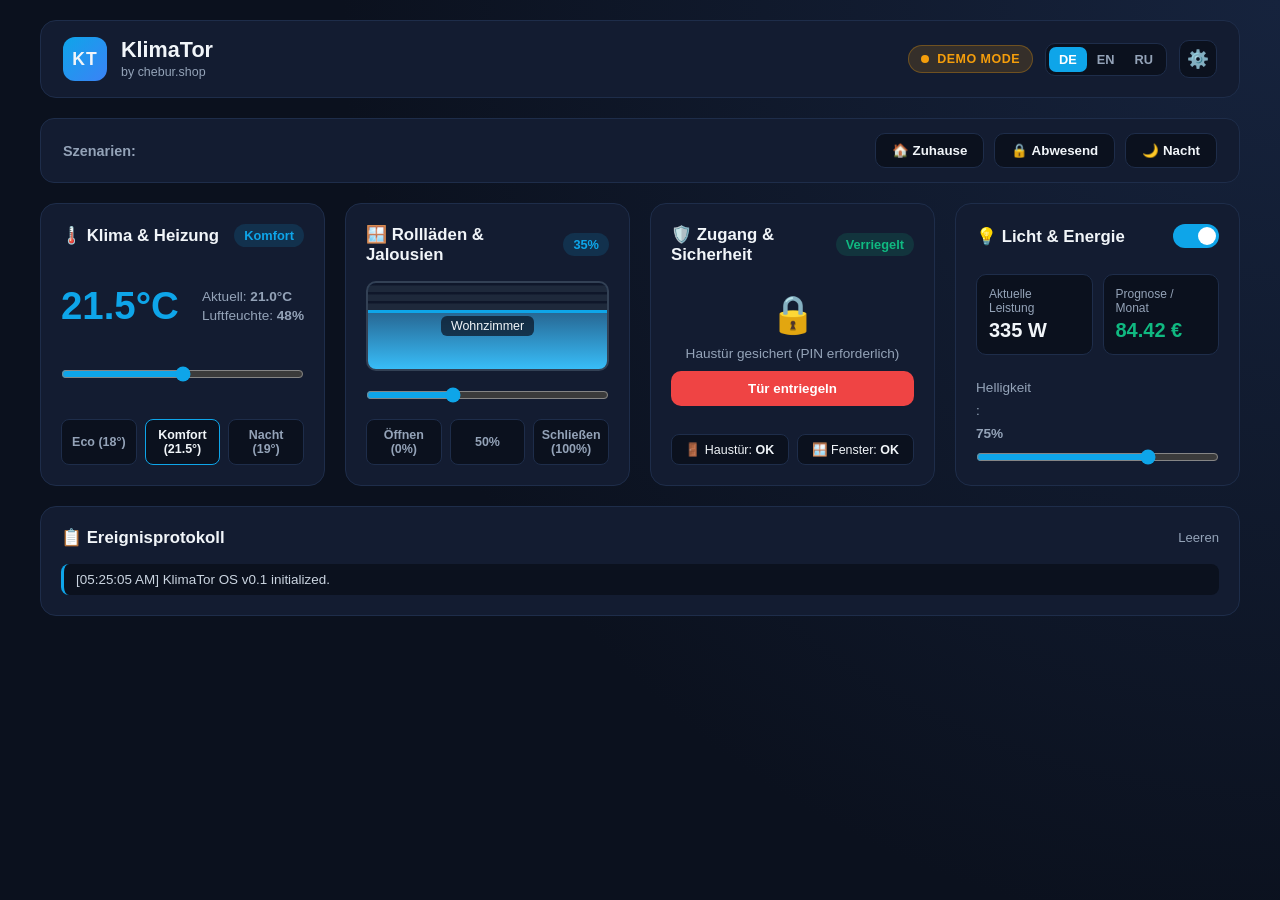
==== panel.html @ 58907fa1 "Rename index.html to panel.html" ====
<!DOCTYPE html>
<html lang="de">
<head>
  <meta charset="UTF-8" />
  <meta name="viewport" content="width=device-width, initial-scale=1.0" />
  <title>KlimaTor — Smart Home Control Panel</title>
  <link rel="manifest" href="manifest.json" />
  <link rel="stylesheet" href="css/style.css" />
</head>
<body>
  <div class="app-container">
    <!-- HEADER -->
    <header class="topbar">
      <div class="brand">
        <div class="logo-badge">KT</div>
        <div>
          <h1 id="brandTitle">KlimaTor</h1>
          <span class="subtitle">by chebur.shop</span>
        </div>
      </div>

      <div class="topbar-controls">
        <div id="connectionBadge" class="status-badge demo">
          <span class="dot"></span>
          <span id="connectionText">DEMO MODE</span>
        </div>

        <div class="lang-switch">
          <button class="lang-btn active" data-lang="de">DE</button>
          <button class="lang-btn" data-lang="en">EN</button>
          <button class="lang-btn" data-lang="ru">RU</button>
        </div>

        <button id="openSettingsBtn" class="icon-btn" title="Settings">⚙️</button>
      </div>
    </header>

    <!-- SCENARIOS -->
    <section class="scenarios-bar">
      <span class="section-label" data-i18n="scenarios">Szenarien:</span>
      <div class="scenario-buttons">
        <button class="scenario-btn" data-scene="home">🏠 <span data-i18n="sceneHome">Zuhause</span></button>
        <button class="scenario-btn" data-scene="away">🔒 <span data-i18n="sceneAway">Abwesend</span></button>
        <button class="scenario-btn" data-scene="night">🌙 <span data-i18n="sceneNight">Nacht</span></button>
      </div>
    </section>

    <!-- MAIN DASHBOARD GRID -->
    <main class="dashboard-grid">
      <!-- 1. CLIMATE & HEATING -->
      <article class="card">
        <div class="card-header">
          <h2>🌡️ <span data-i18n="climateTitle">Klima & Heizung</span></h2>
          <span class="badge-pill" id="climateModeLabel">Komfort</span>
        </div>

        <div class="climate-readout">
          <div class="big-temp"><span id="targetTemp">21.5</span>°C</div>
          <div class="sub-metrics">
            <div><span data-i18n="currentTemp">Aktuell</span>: <strong id="currentTemp">21.0°C</strong></div>
            <div><span data-i18n="humidity">Luftfeuchte</span>: <strong id="humidityVal">48%</strong></div>
          </div>
        </div>

        <input type="range" id="tempSlider" min="15" max="28" step="0.5" value="21.5" class="slider" />

        <div class="mode-group">
          <button class="mode-btn" data-hmode="eco">Eco (18°)</button>
          <button class="mode-btn active" data-hmode="comfort">Komfort (21.5°)</button>
          <button class="mode-btn" data-hmode="night">Nacht (19°)</button>
        </div>
      </article>

      <!-- 2. BLINDS / SHUTTERS -->
      <article class="card">
        <div class="card-header">
          <h2>🪟 <span data-i18n="blindsTitle">Rollläden & Jalousien</span></h2>
          <span class="badge-pill"><span id="blindPercent">35</span>%</span>
        </div>

        <div class="blind-visual">
          <div class="window-frame">
            <div class="blind-curtain" id="blindCurtain" style="height: 35%;"></div>
            <span class="window-label" data-i18n="livingRoom">Wohnzimmer</span>
          </div>
        </div>

        <input type="range" id="blindSlider" min="0" max="100" step="5" value="35" class="slider" />

        <div class="mode-group">
          <button class="mode-btn" id="blindOpenBtn" data-i18n="open">Öffnen (0%)</button>
          <button class="mode-btn" id="blindHalfBtn">50%</button>
          <button class="mode-btn" id="blindCloseBtn" data-i18n="close">Schließen (100%)</button>
        </div>
      </article>

      <!-- 3. ACCESS & SECURITY -->
      <article class="card">
        <div class="card-header">
          <h2>🛡️ <span data-i18n="securityTitle">Zugang & Sicherheit</span></h2>
          <span class="badge-pill secure" id="lockStatusBadge" data-i18n="locked">Verriegelt</span>
        </div>

        <div class="security-box">
          <div class="lock-icon" id="lockIcon">🔒</div>
          <p class="lock-desc" id="lockDesc" data-i18n="lockProtected">Haustür gesichert (PIN erforderlich)</p>
          <button id="toggleLockBtn" class="primary-btn danger" data-i18n="unlockBtn">Tür entriegeln</button>
        </div>

        <div class="sensors-row">
          <div class="sensor-chip">🚪 <span data-i18n="frontDoor">Haustür</span>: <strong id="doorSensor">OK</strong></div>
          <div class="sensor-chip">🪟 <span data-i18n="bedroomWin">Fenster</span>: <strong id="winSensor">OK</strong></div>
        </div>
      </article>

      <!-- 4. LIGHTS & ENERGY -->
      <article class="card">
        <div class="card-header">
          <h2>💡 <span data-i18n="energyTitle">Licht & Energie</span></h2>
          <label class="switch">
            <input type="checkbox" id="lightToggle" checked />
            <span class="switch-slider"></span>
          </label>
        </div>

        <div class="energy-metrics">
          <div class="metric-box">
            <span class="metric-label" data-i18n="livePower">Aktuelle Leistung</span>
            <strong class="metric-val" id="powerWatts">340 W</strong>
          </div>
          <div class="metric-box">
            <span class="metric-label" data-i18n="estMonth">Prognose / Monat</span>
            <strong class="metric-val accent" id="monthlyEuro">85.68 €</strong>
          </div>
        </div>

        <div class="dimmer-row">
          <span data-i18n="brightness">Helligkeit</span>: <strong id="dimmerVal">75%</strong>
          <input type="range" id="dimmerSlider" min="10" max="100" step="5" value="75" class="slider" />
        </div>
      </article>
    </main>

    <!-- EVENT LOG -->
    <section class="card log-card">
      <div class="card-header">
        <h2>📋 <span data-i18n="eventLog">Ereignisprotokoll</span></h2>
        <button id="clearLogBtn" class="text-btn" data-i18n="clear">Leeren</button>
      </div>
      <ul id="eventLogList" class="log-list"></ul>
    </section>
  </div>

  <!-- MODAL: SETTINGS (MODE & GATEWAY) -->
  <div id="settingsModal" class="modal hidden">
    <div class="modal-content">
      <div class="modal-header">
        <h3 data-i18n="settingsTitle">System- & Gateway-Einstellungen</h3>
        <button class="close-modal" data-close="settingsModal">✕</button>
      </div>

      <div class="form-group">
        <label data-i18n="projectName">Objekt- / Markenname</label>
        <input type="text" id="cfgBrandName" value="KlimaTor" />
      </div>

      <div class="form-group">
        <label data-i18n="opMode">Betriebsmodus</label>
        <select id="cfgMode">
          <option value="demo">Demo / Simulation (Showcase)</option>
          <option value="local">Local Gateway (Home Assistant REST API)</option>
          <option value="cloud">Cloud Bridge (WSS / Hetzner VPS)</option>
        </select>
      </div>

      <div id="gatewayFields" class="gateway-fields hidden">
        <div class="form-group">
          <label>Gateway URL (IP / Domain)</label>
          <input type="text" id="cfgUrl" placeholder="http://192.168.1.50:8123" />
        </div>
        <div class="form-group">
          <label>API Token / Auth Key</label>
          <input type="password" id="cfgToken" placeholder="Bearer token..." />
        </div>
      </div>

      <div class="form-group">
        <label data-i18n="tariffLabel">Strompreis (€ / kWh)</label>
        <input type="number" id="cfgTariff" step="0.01" value="0.35" />
      </div>

      <div class="modal-actions">
        <button id="saveSettingsBtn" class="primary-btn" data-i18n="save">Speichern</button>
      </div>
    </div>
  </div>

  <!-- MODAL: PIN FOR DOOR LOCK -->
  <div id="pinModal" class="modal hidden">
    <div class="modal-content small">
      <div class="modal-header">
        <h3 data-i18n="enterPin">Sicherheits-PIN eingeben</h3>
        <button class="close-modal" data-close="pinModal">✕</button>
      </div>
      <p class="hint-text" data-i18n="pinHint">Standard-Demo-PIN: 1234</p>
      <input type="password" id="pinInput" maxlength="6" placeholder="••••" class="pin-input" />
      <p id="pinError" class="error-text hidden" data-i18n="wrongPin">Falscher PIN-Code!</p>
      <div class="modal-actions">
        <button id="confirmPinBtn" class="primary-btn" data-i18n="confirm">Bestätigen</button>
      </div>
    </div>
  </div>

  <script src="js/i18n.js"></script>
  <script src="js/config.js"></script>
  <script src="js/driver.js"></script>
  <script src="js/app.js"></script>
</body>
</html>
---- css/style.css ----
:root {
  --bg: #0b111e;
  --card: #131c31;
  --card-border: #1e2d4a;
  --text: #f1f5f9;
  --muted: #94a3b8;
  --accent: #0ea5e9;
  --accent-hover: #0284c7;
  --success: #10b981;
  --danger: #ef4444;
  --warning: #f59e0b;
}

* { box-sizing: border-box; margin: 0; padding: 0; }

body {
  font-family: -apple-system, BlinkMacSystemFont, "Segoe UI", Roboto, sans-serif;
  background: radial-gradient(circle at top right, #16233d, var(--bg) 60%);
  color: var(--text);
  min-height: 100vh;
  padding: 20px;
}

.app-container {
  max-width: 1200px;
  margin: 0 auto;
  display: flex;
  flex-direction: column;
  gap: 20px;
}

/* TOPBAR */
.topbar {
  display: flex;
  justify-content: space-between;
  align-items: center;
  flex-wrap: wrap;
  gap: 15px;
  background: var(--card);
  border: 1px solid var(--card-border);
  padding: 16px 22px;
  border-radius: 16px;
}

.brand { display: flex; align-items: center; gap: 14px; }
.logo-badge {
  width: 44px; height: 44px;
  background: linear-gradient(135deg, var(--accent), #3b82f6);
  border-radius: 12px;
  display: grid; place-items: center;
  font-weight: 800; font-size: 1.1rem; letter-spacing: 1px;
}
.brand h1 { font-size: 1.35rem; line-height: 1.1; }
.subtitle { font-size: 0.78rem; color: var(--muted); }

.topbar-controls { display: flex; align-items: center; gap: 12px; }

.status-badge {
  display: flex; align-items: center; gap: 8px;
  padding: 6px 12px; border-radius: 20px;
  font-size: 0.78rem; font-weight: 700; letter-spacing: 0.5px;
  background: rgba(245, 158, 11, 0.15); color: var(--warning);
  border: 1px solid rgba(245, 158, 11, 0.3);
}
.status-badge.online {
  background: rgba(16, 185, 129, 0.15); color: var(--success);
  border-color: rgba(16, 185, 129, 0.3);
}
.status-badge .dot {
  width: 8px; height: 8px; border-radius: 50%; background: currentColor;
}

.lang-switch {
  display: flex; background: #0b111e; padding: 3px; border-radius: 10px;
  border: 1px solid var(--card-border);
}
.lang-btn {
  background: none; border: none; color: var(--muted);
  padding: 5px 10px; border-radius: 7px; cursor: pointer; font-weight: 600; font-size: 0.8rem;
}
.lang-btn.active { background: var(--accent); color: #fff; }

.icon-btn {
  background: #0b111e; border: 1px solid var(--card-border);
  color: var(--text); width: 38px; height: 38px; border-radius: 10px;
  cursor: pointer; font-size: 1.1rem;
}
.icon-btn:hover { border-color: var(--accent); }

/* SCENARIOS */
.scenarios-bar {
  display: flex; align-items: center; justify-content: space-between;
  flex-wrap: wrap; gap: 12px;
  background: var(--card); border: 1px solid var(--card-border);
  padding: 14px 22px; border-radius: 14px;
}
.section-label { color: var(--muted); font-weight: 600; font-size: 0.9rem; }
.scenario-buttons { display: flex; gap: 10px; flex-wrap: wrap; }
.scenario-btn {
  background: #0b111e; border: 1px solid var(--card-border);
  color: var(--text); padding: 9px 16px; border-radius: 10px;
  cursor: pointer; font-weight: 600; transition: 0.2s;
}
.scenario-btn:hover { border-color: var(--accent); transform: translateY(-1px); }

/* GRID & CARDS */
.dashboard-grid {
  display: grid;
  grid-template-columns: repeat(auto-fit, minmax(270px, 1fr));
  gap: 20px;
}

.card {
  background: var(--card);
  border: 1px solid var(--card-border);
  border-radius: 16px;
  padding: 20px;
  display: flex;
  flex-direction: column;
  justify-content: space-between;
  gap: 16px;
}

.card-header { display: flex; justify-content: space-between; align-items: center; }
.card-header h2 { font-size: 1.05rem; font-weight: 600; }

.badge-pill {
  background: rgba(14, 165, 233, 0.15);
  color: var(--accent);
  padding: 4px 10px; border-radius: 12px; font-size: 0.8rem; font-weight: 700;
}
.badge-pill.secure { background: rgba(16, 185, 129, 0.15); color: var(--success); }
.badge-pill.unlocked { background: rgba(239, 68, 68, 0.15); color: var(--danger); }

/* CLIMATE */
.climate-readout { display: flex; justify-content: space-between; align-items: center; }
.big-temp { font-size: 2.4rem; font-weight: 800; color: var(--accent); }
.sub-metrics { font-size: 0.85rem; color: var(--muted); display: flex; flex-direction: column; gap: 4px; }

.slider { width: 100%; accent-color: var(--accent); cursor: pointer; }

.mode-group { display: grid; grid-template-columns: repeat(3, 1fr); gap: 8px; }
.mode-btn {
  background: #0b111e; border: 1px solid var(--card-border);
  color: var(--muted); padding: 8px 6px; border-radius: 8px;
  cursor: pointer; font-size: 0.78rem; font-weight: 600;
}
.mode-btn.active, .mode-btn:hover {
  border-color: var(--accent); color: var(--text);
}

/* BLINDS */
.blind-visual { display: flex; justify-content: center; }
.window-frame {
  width: 100%; height: 90px;
  background: linear-gradient(180deg, #1e3a5f 0%, #38bdf8 100%);
  border: 2px solid #334155; border-radius: 10px;
  position: relative; overflow: hidden;
  display: grid; place-items: center;
}
.blind-curtain {
  position: absolute; top: 0; left: 0; right: 0;
  background: repeating-linear-gradient(
    0deg, #1e293b, #1e293b 6px, #0f172a 7px, #0f172a 9px
  );
  transition: height 0.35s ease;
  border-bottom: 3px solid var(--accent);
}
.window-label {
  position: relative; z-index: 2;
  background: rgba(11, 17, 30, 0.7); padding: 3px 10px;
  border-radius: 6px; font-size: 0.78rem;
}

/* SECURITY */
.security-box {
  text-align: center; display: flex; flex-direction: column; align-items: center; gap: 10px;
}
.lock-icon { font-size: 2.3rem; }
.lock-desc { font-size: 0.85rem; color: var(--muted); }
.sensors-row { display: flex; gap: 8px; justify-content: space-between; }
.sensor-chip {
  flex: 1; background: #0b111e; border: 1px solid var(--card-border);
  padding: 7px 10px; border-radius: 8px; font-size: 0.78rem; text-align: center;
}

/* ENERGY & SWITCH */
.energy-metrics { display: grid; grid-template-columns: 1fr 1fr; gap: 10px; }
.metric-box {
  background: #0b111e; border: 1px solid var(--card-border);
  padding: 12px; border-radius: 10px; display: flex; flex-direction: column; gap: 4px;
}
.metric-label { font-size: 0.75rem; color: var(--muted); }
.metric-val { font-size: 1.25rem; }
.metric-val.accent { color: var(--success); }
.dimmer-row { display: flex; flex-direction: column; gap: 8px; font-size: 0.85rem; color: var(--muted); }

.switch { position: relative; display: inline-block; width: 46px; height: 24px; }
.switch input { opacity: 0; width: 0; height: 0; }
.switch-slider {
  position: absolute; cursor: pointer; inset: 0;
  background-color: #334155; transition: .3s; border-radius: 24px;
}
.switch-slider:before {
  position: absolute; content: ""; height: 18px; width: 18px;
  left: 3px; bottom: 3px; background-color: white; transition: .3s; border-radius: 50%;
}
input:checked + .switch-slider { background-color: var(--accent); }
input:checked + .switch-slider:before { transform: translateX(22px); }

/* BUTTONS */
.primary-btn {
  background: var(--accent); color: #fff; border: none;
  padding: 10px 18px; border-radius: 10px; font-weight: 700; cursor: pointer; width: 100%;
}
.primary-btn:hover { background: var(--accent-hover); }
.primary-btn.danger { background: var(--danger); }
.text-btn { background: none; border: none; color: var(--muted); cursor: pointer; font-size: 0.82rem; }
.text-btn:hover { color: var(--text); }

/* LOG */
.log-list {
  list-style: none; max-height: 150px; overflow-y: auto;
  display: flex; flex-direction: column; gap: 6px; font-size: 0.84rem;
}
.log-list li {
  background: #0b111e; padding: 8px 12px; border-radius: 8px;
  border-left: 3px solid var(--accent); color: #cbd5e1;
}

/* MODALS */
.modal {
  position: fixed; inset: 0; background: rgba(0, 0, 0, 0.72);
  display: grid; place-items: center; z-index: 100; padding: 16px;
}
.modal.hidden, .hidden { display: none !important; }
.modal-content {
  background: var(--card); border: 1px solid var(--card-border);
  border-radius: 16px; padding: 24px; width: 100%; max-width: 440px;
  display: flex; flex-direction: column; gap: 16px;
}
.modal-content.small { max-width: 340px; text-align: center; }
.modal-header { display: flex; justify-content: space-between; align-items: center; }
.close-modal { background: none; border: none; color: var(--muted); font-size: 1.2rem; cursor: pointer; }

.form-group { display: flex; flex-direction: column; gap: 6px; text-align: left; }
.form-group label { font-size: 0.82rem; color: var(--muted); }
.form-group input, .form-group select, .pin-input {
  background: #0b111e; border: 1px solid var(--card-border);
  color: var(--text); padding: 10px 12px; border-radius: 10px; font-size: 0.95rem;
}
.pin-input { text-align: center; font-size: 1.4rem; letter-spacing: 6px; }
.hint-text { font-size: 0.8rem; color: var(--muted); }
.error-text { font-size: 0.82rem; color: var(--danger); font-weight: 600; }
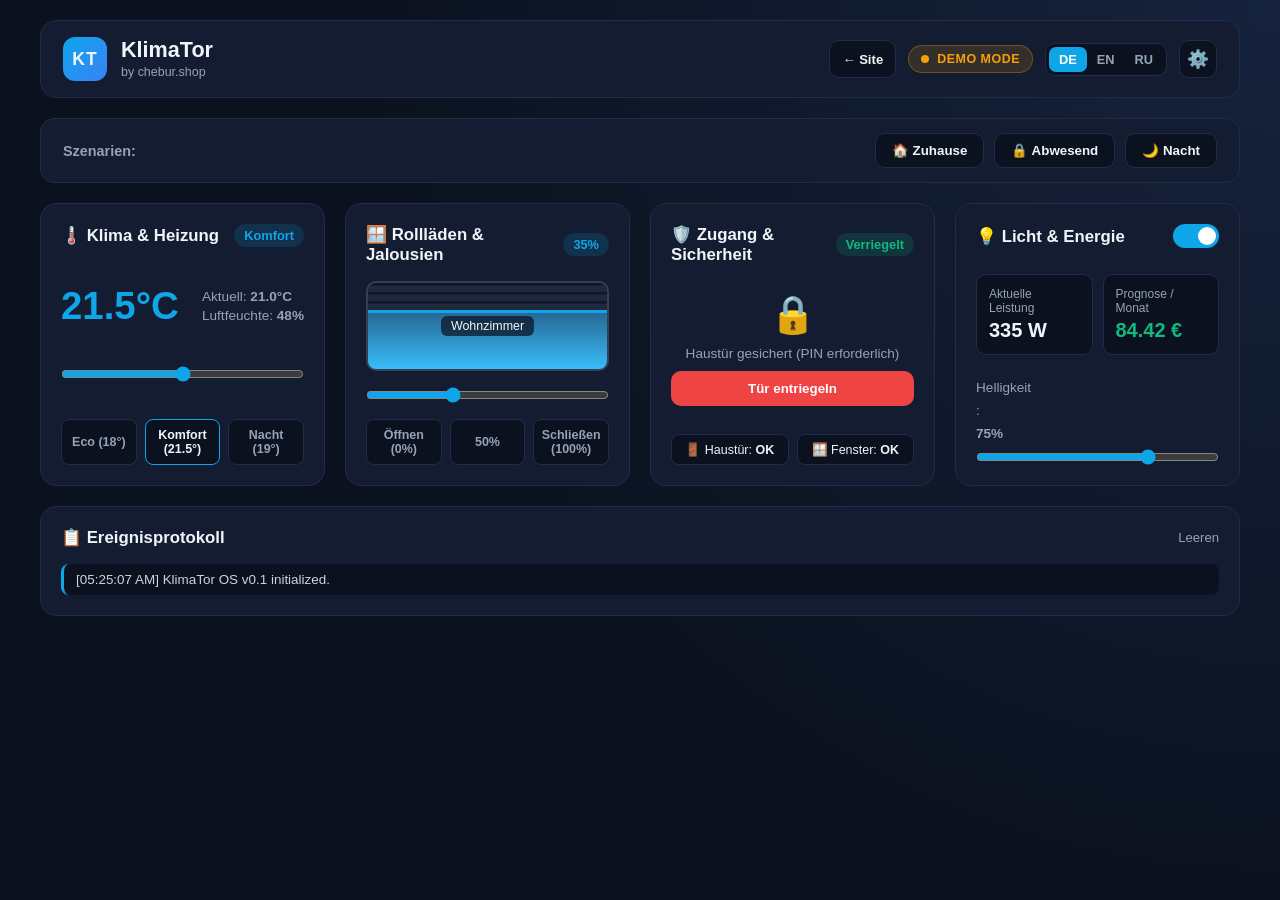
==== commit 88216a31: "Enhance PIN input with Enter key functionality Added an onkeydown event to the PIN input field to tr" ====
--- a/panel.html
+++ b/panel.html
@@ -20,6 +20,8 @@
       </div>
 
       <div class="topbar-controls">
+        <a href="index.html" target="_top" class="icon-btn" title="Zurück zur Hauptseite" style="display:inline-flex;align-items:center;justify-content:center;text-decoration:none;width:auto;padding:0 12px;font-size:0.82rem;font-weight:700;">← Site</a>
+
         <div id="connectionBadge" class="status-badge demo">
           <span class="dot"></span>
           <span id="connectionText">DEMO MODE</span>
@@ -203,7 +205,7 @@
         <button class="close-modal" data-close="pinModal">✕</button>
       </div>
       <p class="hint-text" data-i18n="pinHint">Standard-Demo-PIN: 1234</p>
-      <input type="password" id="pinInput" maxlength="6" placeholder="••••" class="pin-input" />
+      <input type="password" id="pinInput" maxlength="6" placeholder="••••" class="pin-input" onkeydown="if(event.key==='Enter') document.getElementById('confirmPinBtn').click();" />
       <p id="pinError" class="error-text hidden" data-i18n="wrongPin">Falscher PIN-Code!</p>
       <div class="modal-actions">
         <button id="confirmPinBtn" class="primary-btn" data-i18n="confirm">Bestätigen</button>
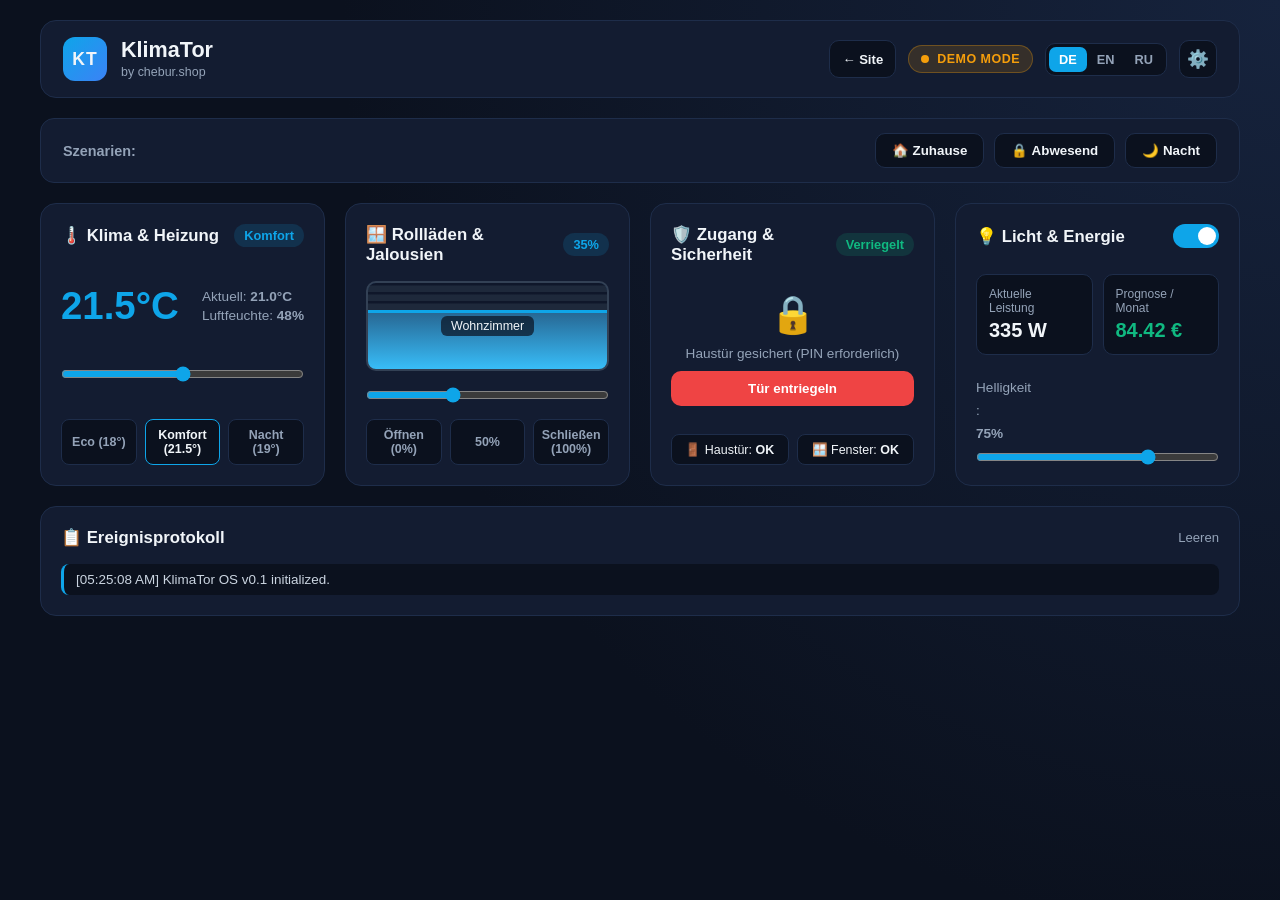
==== commit 9b845e2a: "Update panel.html" ====
--- a/panel.html
+++ b/panel.html
@@ -171,18 +171,31 @@
         <select id="cfgMode">
           <option value="demo">Demo / Simulation (Showcase)</option>
           <option value="local">Local Gateway (Home Assistant REST API)</option>
-          <option value="cloud">Cloud Bridge (WSS / Hetzner VPS)</option>
+          <option value="cloud">Cloud Bridge (Secure WSS / Remote Server)</option>
+          <option value="tuya">Tuya / Smart Life Cloud Bridge</option>
         </select>
       </div>
 
       <div id="gatewayFields" class="gateway-fields hidden">
         <div class="form-group">
-          <label>Gateway URL (IP / Domain)</label>
-          <input type="text" id="cfgUrl" placeholder="http://192.168.1.50:8123" />
+          <label>Gateway / Bridge URL (HTTPS)</label>
+          <input type="text" id="cfgUrl" placeholder="https://xxxxx.lhr.life" />
         </div>
         <div class="form-group">
           <label>API Token / Auth Key</label>
           <input type="password" id="cfgToken" placeholder="Bearer token..." />
+        </div>
+      </div>
+
+      <!-- ПОЛЯ ДЛЯ TUYA ЛАМПЫ -->
+      <div id="tuyaFields" class="gateway-fields hidden">
+        <div class="form-group">
+          <label>Tuya Bridge URL (HTTPS Tunnel / Server)</label>
+          <input type="text" id="cfgTuyaUrl" placeholder="https://xxxxx.lhr.life" />
+        </div>
+        <div class="form-group">
+          <label>Smart Lamp Device ID (из iot.tuya.com)</label>
+          <input type="text" id="cfgTuyaDeviceId" placeholder="bf83a912c4e5..." />
         </div>
       </div>
 
@@ -217,5 +230,114 @@
   <script src="js/config.js"></script>
   <script src="js/driver.js"></script>
   <script src="js/app.js"></script>
+
+  <!-- ВСТРОЕННЫЙ ДРАЙВЕР TUYA / SMART LIFE -->
+  <script>
+    (function () {
+      const cfgMode = document.getElementById("cfgMode");
+      const gatewayFields = document.getElementById("gatewayFields");
+      const tuyaFields = document.getElementById("tuyaFields");
+      const cfgTuyaUrl = document.getElementById("cfgTuyaUrl");
+      const cfgTuyaDeviceId = document.getElementById("cfgTuyaDeviceId");
+      const saveBtn = document.getElementById("saveSettingsBtn");
+      const lightToggle = document.getElementById("lightToggle");
+      const dimmerSlider = document.getElementById("dimmerSlider");
+      const connText = document.getElementById("connectionText");
+      const logList = document.getElementById("eventLogList");
+
+      function addLog(msg) {
+        if (!logList) return;
+        const li = document.createElement("li");
+        const time = new Date().toLocaleTimeString();
+        li.textContent = `[${time}] ${msg}`;
+        logList.prepend(li);
+      }
+
+      function syncModeVisibility() {
+        const mode = cfgMode.value;
+        if (mode === "tuya") {
+          gatewayFields.classList.add("hidden");
+          tuyaFields.classList.remove("hidden");
+        } else if (mode === "local" || mode === "cloud") {
+          tuyaFields.classList.add("hidden");
+          gatewayFields.classList.remove("hidden");
+        } else {
+          tuyaFields.classList.add("hidden");
+          gatewayFields.classList.add("hidden");
+        }
+      }
+
+      // Загрузка сохранённых настроек Tuya
+      function loadTuyaSettings() {
+        const savedMode = localStorage.getItem("kt_custom_mode");
+        const savedUrl = localStorage.getItem("kt_tuya_url") || "";
+        const savedDev = localStorage.getItem("kt_tuya_dev") || "";
+        cfgTuyaUrl.value = savedUrl;
+        cfgTuyaDeviceId.value = savedDev;
+        if (savedMode === "tuya") {
+          cfgMode.value = "tuya";
+          if (connText) connText.textContent = "TUYA LIVE";
+        }
+        syncModeVisibility();
+      }
+
+      cfgMode.addEventListener("change", syncModeVisibility);
+
+      saveBtn.addEventListener("click", () => {
+        const mode = cfgMode.value;
+        localStorage.setItem("kt_custom_mode", mode);
+        localStorage.setItem("kt_tuya_url", cfgTuyaUrl.value.trim().replace(/\/$/, ""));
+        localStorage.setItem("kt_tuya_dev", cfgTuyaDeviceId.value.trim());
+        if (mode === "tuya" && connText) {
+          connText.textContent = "TUYA LIVE";
+          addLog("Tuya Cloud Bridge aktiv (" + (cfgTuyaDeviceId.value.trim() || "Standard-Lampe") + ")");
+        }
+      });
+
+      // Отправка команды на Python-мост
+      async function sendTuyaCommand(commands) {
+        if (localStorage.getItem("kt_custom_mode") !== "tuya") return;
+        const url = localStorage.getItem("kt_tuya_url");
+        const deviceId = localStorage.getItem("kt_tuya_dev");
+        if (!url) {
+          addLog("⚠️ Tuya Bridge URL fehlt in Einstellungen!");
+          return;
+        }
+        try {
+          const res = await fetch(`${url}/api/tuya/control`, {
+            method: "POST",
+            headers: { "Content-Type": "application/json" },
+            body: JSON.stringify({ device_id: deviceId, commands: commands })
+          });
+          const data = await res.json();
+          if (data && data.success) {
+            addLog("✅ Tuya Befehl ausgeführt");
+          } else {
+            addLog("⚠️ Tuya Antwort: " + JSON.stringify(data));
+          }
+        } catch (err) {
+          addLog("❌ Bridge Fehler: " + err.message);
+        }
+      }
+
+      // Переключатель Вкл / Выкл
+      lightToggle.addEventListener("change", () => {
+        sendTuyaCommand([{ code: "switch_led", value: lightToggle.checked }]);
+      });
+
+      // Ползунок яркости (в Tuya стандарт шкалы 10..1000)
+      let dimTimer = null;
+      dimmerSlider.addEventListener("change", () => {
+        clearTimeout(dimTimer);
+        dimTimer = setTimeout(() => {
+          const pct = parseInt(dimmerSlider.value, 10);
+          const tuyaVal = Math.round(pct * 10);
+          sendTuyaCommand([{ code: "bright_value_v2", value: tuyaVal }]);
+        }, 200);
+      });
+
+      window.addEventListener("DOMContentLoaded", loadTuyaSettings);
+    })();
+  </script>
 </body>
 </html>
